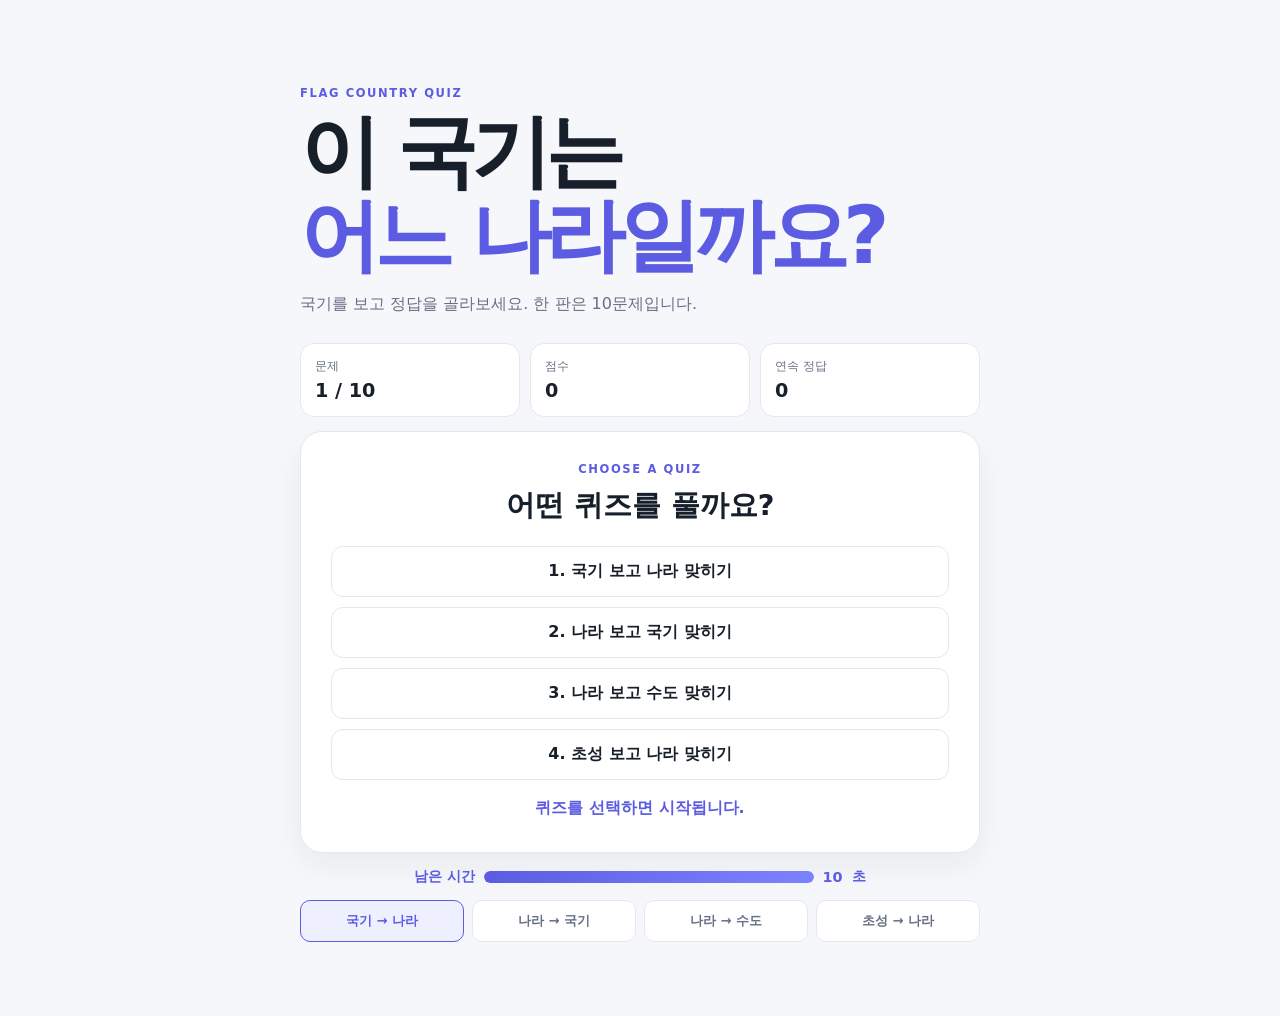
==== index.html @ f3cd793f "Add initial consonant country quiz" ====
<!doctype html>
<html lang="ko">
  <head>
    <meta charset="utf-8">
    <meta name="viewport" content="width=device-width, initial-scale=1">
    <meta name="description" content="국기를 보고 나라 이름을 맞히는 미니 퀴즈 게임">
    <title>Flag Quiz · 국기 나라 맞히기</title>
    <link rel="stylesheet" href="styles.css?v=4">
    <script type="module" src="script.js?v=4"></script>
  </head>
  <body>
    <main class="app-shell">
      <header class="hero">
        <p class="eyebrow">FLAG COUNTRY QUIZ</p>
        <h1>이 국기는<br><span>어느 나라일까요?</span></h1>
        <p>국기를 보고 정답을 골라보세요. 한 판은 10문제입니다.</p>
      </header>

      <section class="scoreboard" aria-label="게임 점수">
        <div><span>문제</span><strong id="question-number">1 / 10</strong></div>
        <div><span>점수</span><strong id="score">0</strong></div>
        <div><span>연속 정답</span><strong id="streak">0</strong></div>
      </section>

      <section id="start-screen" class="start-screen" aria-labelledby="start-title">
        <p class="eyebrow">CHOOSE A QUIZ</p>
        <h2 id="start-title">어떤 퀴즈를 풀까요?</h2>
        <div class="start-options">
          <button type="button" data-start-category="flag-country">1. 국기 보고 나라 맞히기</button>
          <button type="button" data-start-category="country-flag">2. 나라 보고 국기 맞히기</button>
          <button type="button" data-start-category="country-capital">3. 나라 보고 수도 맞히기</button>
          <button type="button" data-start-category="initial-country">4. 초성 보고 나라 맞히기</button>
        </div>
        <p id="start-message" class="start-message">퀴즈를 선택하면 시작됩니다.</p>
      </section>
      <div class="timer" aria-live="polite"><span>남은 시간</span><div class="timer-track" aria-hidden="true"><span id="timer-progress"></span></div><strong id="timer">10</strong><span>초</span></div>

      <nav class="category-tabs" aria-label="퀴즈 종류">
        <button class="category-tab active" type="button" data-category="flag-country">국기 → 나라</button>
        <button class="category-tab" type="button" data-category="country-flag">나라 → 국기</button>
        <button class="category-tab" type="button" data-category="country-capital">나라 → 수도</button>
        <button class="category-tab" type="button" data-category="initial-country">초성 → 나라</button>
      </nav>

      <section class="quiz-card" aria-labelledby="quiz-title">
        <h2 id="quiz-title" class="sr-only">국기 퀴즈</h2>
        <div id="flag" class="flag" role="img" aria-label="국기"></div>
        <p id="prompt" class="prompt">정답을 선택하세요</p>
        <div id="answers" class="answers"></div>
        <form id="text-answer-form" class="text-answer-form" hidden>
          <label class="sr-only" for="text-answer">나라 이름</label>
          <input id="text-answer" name="answer" type="text" autocomplete="off" inputmode="text" placeholder="나라 이름을 입력하세요" aria-describedby="text-answer-help">
          <button type="submit" class="next-button">정답 제출</button>
          <p id="text-answer-help">초성을 보고 나라 이름을 입력하세요.</p>
        </form>
        <p id="feedback" class="feedback" role="status" aria-live="polite"></p>
        <div class="voice-controls" aria-label="음성 기능"><span id="voice-status" role="status">문제를 읽고 있습니다…</span></div>
        <button id="next" class="next-button" type="button" hidden>다음 문제 →</button>
      </section>

      <section id="result" class="result-card" hidden aria-live="polite">
        <p class="eyebrow">QUIZ COMPLETE</p>
        <h2><span id="final-score">0</span> / 10</h2>
        <p id="result-message"></p>
        <button id="restart" class="next-button" type="button">다시 시작</button>
      </section>
    </main>
  </body>
</html>
---- styles.css ----
:root { --ink:#17202a; --muted:#667085; --paper:#f6f7fb; --card:#fff; --line:#e5e7ef; --accent:#5b5ce2; --good:#087443; --bad:#b42318; }
* { box-sizing:border-box; }
body { margin:0; min-height:100vh; color:var(--ink); background:var(--paper); font-family:system-ui,"Noto Sans KR",sans-serif; }
.app-shell { width:min(680px,calc(100% - 32px)); margin:0 auto; padding:32px 0 60px; }
.back-link { color:var(--muted); font-size:.85rem; text-decoration:none; } .back-link:hover { color:var(--ink); }
.hero { padding:54px 0 28px; } .eyebrow { margin:0 0 10px; color:var(--accent); font-size:.72rem; font-weight:800; letter-spacing:.14em; } h1 { margin:0 0 16px; font-size:clamp(2.8rem,8vw,5rem); line-height:1.05; letter-spacing:-.07em; } h1 span { color:var(--accent); } .hero p:last-child { margin:0; color:var(--muted); }
.scoreboard { display:grid; grid-template-columns:repeat(3,1fr); gap:10px; margin-bottom:14px; } .scoreboard div { padding:14px; border:1px solid var(--line); border-radius:14px; background:var(--card); } .scoreboard span,.scoreboard strong { display:block; } .scoreboard span { color:var(--muted); font-size:.75rem; } .scoreboard strong { margin-top:4px; font-size:1.2rem; }
.category-tabs { display:grid; grid-template-columns:repeat(4,1fr); gap:8px; margin-bottom:14px; } .category-tab { padding:11px 8px; border:1px solid var(--line); border-radius:10px; color:var(--muted); background:var(--card); cursor:pointer; font:inherit; font-size:.82rem; font-weight:700; } .category-tab.active { border-color:var(--accent); color:var(--accent); background:#eef0ff; }
.start-screen { padding:30px; margin-bottom:14px; border:1px solid var(--line); border-radius:22px; background:var(--card); text-align:center; box-shadow:0 12px 32px rgba(23,32,42,.06); } .start-screen h2 { margin:0 0 20px; font-size:1.8rem; } .start-options { display:grid; gap:10px; } .start-options button { padding:14px; border:1px solid var(--line); border-radius:12px; color:var(--ink); background:#fff; cursor:pointer; font:inherit; font-weight:700; } .start-options button:hover,.start-options button:focus-visible { border-color:var(--accent); outline:3px solid #eef0ff; } .start-message { min-height:24px; margin:18px 0 0; color:var(--accent); font-weight:700; }
.timer { display:flex; align-items:center; justify-content:center; gap:8px; margin:0 0 14px; color:var(--accent); font-size:.9rem; font-weight:700; } .timer-track { width:min(330px,55vw); height:12px; overflow:hidden; border-radius:999px; background:#e4e6f2; box-shadow:inset 0 1px 3px rgba(23,32,42,.12); } .timer-track span { display:block; width:100%; height:100%; border-radius:inherit; background:linear-gradient(90deg,#5b5ce2,#7c83ff); transition:width .9s linear,background .2s ease; } .timer strong { display:inline-grid; place-items:center; min-width:22px; color:var(--accent); } .timer.warning { color:var(--bad); } .timer.warning .timer-track span { background:linear-gradient(90deg,#f59e0b,#dc2626); } .timer.warning strong { color:var(--bad); }
.quiz-card,.result-card { padding:28px; border:1px solid var(--line); border-radius:22px; background:var(--card); box-shadow:0 12px 32px rgba(23,32,42,.06); text-align:center; } .flag { display:grid; place-items:center; width:100%; height:190px; margin-bottom:20px; border-radius:16px; background:#f1f2f7; line-height:1; } .flag img { display:block; width:280px; height:170px; object-fit:contain; border-radius:4px; box-shadow:0 8px 20px rgba(23,32,42,.12); } .flag[hidden] { display:none; } .prompt { min-height:28px; margin:0 0 18px; color:var(--muted); } .prompt strong { color:var(--ink); font-size:1.45rem; } .answers { display:grid; grid-template-columns:repeat(2,1fr); gap:10px; } .answer { min-height:52px; padding:10px 14px; border:1px solid var(--line); border-radius:12px; color:var(--ink); background:#fff; cursor:pointer; font:inherit; font-weight:700; } .answer:hover,.answer:focus-visible { border-color:var(--accent); outline:3px solid #eef0ff; } .answer:disabled { cursor:default; opacity:.7; } .answer.correct { border-color:var(--good); color:#fff; background:var(--good); } .answer.wrong { border-color:var(--bad); color:#fff; background:var(--bad); } .choice-number { display:inline-grid; place-items:center; width:24px; height:24px; margin-right:8px; border-radius:50%; color:#fff; background:var(--accent); font-size:.8rem; vertical-align:middle; } .answer-flag { display:block; width:150px; height:70px; margin:0 auto; object-fit:contain; } .answer-label { display:block; margin-top:8px; color:inherit; font-size:.85rem; font-weight:700; }
.feedback { min-height:24px; margin:18px 0 8px; font-weight:700; } .feedback.good { color:var(--good); } .feedback.bad { color:var(--bad); } .next-button { padding:12px 18px; border:0; border-radius:999px; color:#fff; background:var(--ink); cursor:pointer; font:inherit; font-weight:700; } .next-button:hover { background:var(--accent); } .result-card { margin-top:14px; } .result-card h2 { margin:0; font-size:4rem; letter-spacing:-.08em; } .result-card p:not(.eyebrow) { color:var(--muted); }
.text-answer-form { display:grid; gap:10px; max-width:420px; margin:0 auto; } .text-answer-form input { width:100%; padding:14px 16px; border:1px solid var(--line); border-radius:12px; color:var(--ink); background:#fff; font:inherit; font-size:1.05rem; text-align:center; } .text-answer-form input:focus { border-color:var(--accent); outline:3px solid #eef0ff; } .text-answer-form input:disabled { opacity:.7; } .text-answer-form .next-button { justify-self:center; } #text-answer-help { margin:0; color:var(--muted); font-size:.8rem; }
.voice-controls { display:none; align-items:center; justify-content:center; flex-wrap:wrap; gap:8px; margin:8px 0 16px; } .voice-controls button { padding:9px 12px; border:1px solid var(--line); border-radius:999px; color:var(--ink); background:#fff; cursor:pointer; font:inherit; font-size:.8rem; } .voice-controls button:disabled { opacity:.5; } #voice-status { color:var(--muted); font-size:.78rem; }
.sr-only { position:absolute; width:1px; height:1px; padding:0; margin:-1px; overflow:hidden; clip:rect(0,0,0,0); white-space:nowrap; border:0; }
@media (max-width:700px) { .voice-controls { display:flex; } }
@media (max-width:520px) { .app-shell { width:min(100% - 24px,680px); padding-top:20px; } .hero { padding:40px 0 24px; } .quiz-card,.result-card { padding:18px; } .flag { min-height:150px; } .answers { grid-template-columns:1fr; } .category-tabs { grid-template-columns:repeat(2,1fr); } }
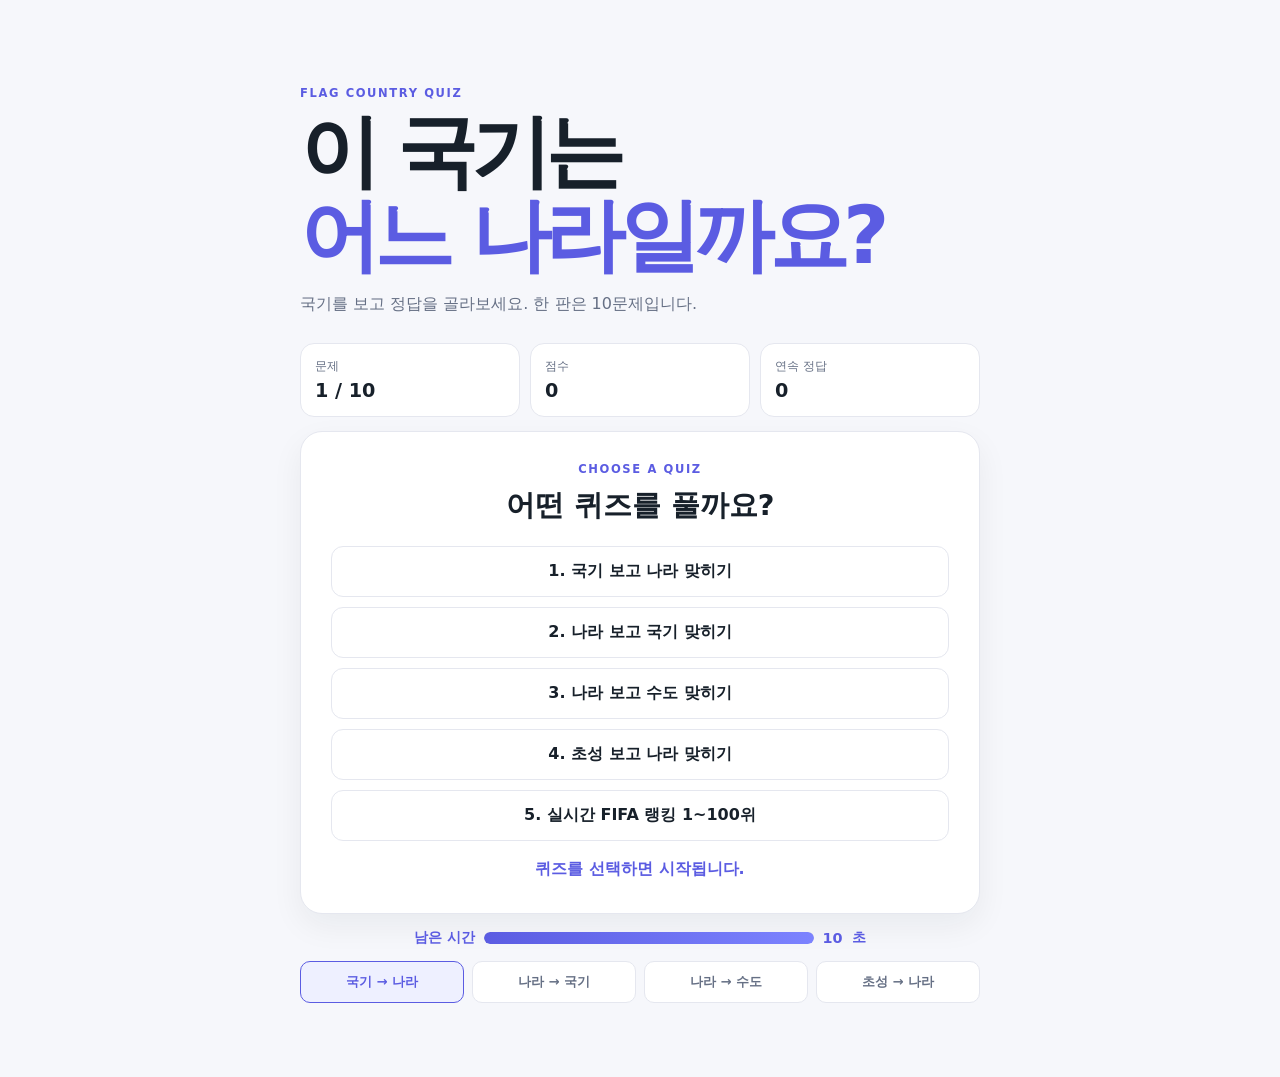
==== commit 88f3e549: "Add FIFA rankings page" ====
--- a/index.html
+++ b/index.html
@@ -5,8 +5,8 @@
     <meta name="viewport" content="width=device-width, initial-scale=1">
     <meta name="description" content="국기를 보고 나라 이름을 맞히는 미니 퀴즈 게임">
     <title>Flag Quiz · 국기 나라 맞히기</title>
-    <link rel="stylesheet" href="styles.css?v=4">
-    <script type="module" src="script.js?v=4"></script>
+    <link rel="stylesheet" href="styles.css?v=5">
+    <script type="module" src="script.js?v=5"></script>
   </head>
   <body>
     <main class="app-shell">
@@ -30,6 +30,7 @@
           <button type="button" data-start-category="country-flag">2. 나라 보고 국기 맞히기</button>
           <button type="button" data-start-category="country-capital">3. 나라 보고 수도 맞히기</button>
           <button type="button" data-start-category="initial-country">4. 초성 보고 나라 맞히기</button>
+          <a class="start-option-link" href="rankings.html">5. 실시간 FIFA 랭킹 1~100위</a>
         </div>
         <p id="start-message" class="start-message">퀴즈를 선택하면 시작됩니다.</p>
       </section>
--- a/styles.css
+++ b/styles.css
@@ -6,7 +6,7 @@
 .hero { padding:54px 0 28px; } .eyebrow { margin:0 0 10px; color:var(--accent); font-size:.72rem; font-weight:800; letter-spacing:.14em; } h1 { margin:0 0 16px; font-size:clamp(2.8rem,8vw,5rem); line-height:1.05; letter-spacing:-.07em; } h1 span { color:var(--accent); } .hero p:last-child { margin:0; color:var(--muted); }
 .scoreboard { display:grid; grid-template-columns:repeat(3,1fr); gap:10px; margin-bottom:14px; } .scoreboard div { padding:14px; border:1px solid var(--line); border-radius:14px; background:var(--card); } .scoreboard span,.scoreboard strong { display:block; } .scoreboard span { color:var(--muted); font-size:.75rem; } .scoreboard strong { margin-top:4px; font-size:1.2rem; }
 .category-tabs { display:grid; grid-template-columns:repeat(4,1fr); gap:8px; margin-bottom:14px; } .category-tab { padding:11px 8px; border:1px solid var(--line); border-radius:10px; color:var(--muted); background:var(--card); cursor:pointer; font:inherit; font-size:.82rem; font-weight:700; } .category-tab.active { border-color:var(--accent); color:var(--accent); background:#eef0ff; }
-.start-screen { padding:30px; margin-bottom:14px; border:1px solid var(--line); border-radius:22px; background:var(--card); text-align:center; box-shadow:0 12px 32px rgba(23,32,42,.06); } .start-screen h2 { margin:0 0 20px; font-size:1.8rem; } .start-options { display:grid; gap:10px; } .start-options button { padding:14px; border:1px solid var(--line); border-radius:12px; color:var(--ink); background:#fff; cursor:pointer; font:inherit; font-weight:700; } .start-options button:hover,.start-options button:focus-visible { border-color:var(--accent); outline:3px solid #eef0ff; } .start-message { min-height:24px; margin:18px 0 0; color:var(--accent); font-weight:700; }
+.start-screen { padding:30px; margin-bottom:14px; border:1px solid var(--line); border-radius:22px; background:var(--card); text-align:center; box-shadow:0 12px 32px rgba(23,32,42,.06); } .start-screen h2 { margin:0 0 20px; font-size:1.8rem; } .start-options { display:grid; gap:10px; } .start-options button,.start-option-link { display:block; padding:14px; border:1px solid var(--line); border-radius:12px; color:var(--ink); background:#fff; cursor:pointer; font:inherit; font-weight:700; text-decoration:none; } .start-options button:hover,.start-options button:focus-visible,.start-option-link:hover,.start-option-link:focus-visible { border-color:var(--accent); outline:3px solid #eef0ff; } .start-message { min-height:24px; margin:18px 0 0; color:var(--accent); font-weight:700; }
 .timer { display:flex; align-items:center; justify-content:center; gap:8px; margin:0 0 14px; color:var(--accent); font-size:.9rem; font-weight:700; } .timer-track { width:min(330px,55vw); height:12px; overflow:hidden; border-radius:999px; background:#e4e6f2; box-shadow:inset 0 1px 3px rgba(23,32,42,.12); } .timer-track span { display:block; width:100%; height:100%; border-radius:inherit; background:linear-gradient(90deg,#5b5ce2,#7c83ff); transition:width .9s linear,background .2s ease; } .timer strong { display:inline-grid; place-items:center; min-width:22px; color:var(--accent); } .timer.warning { color:var(--bad); } .timer.warning .timer-track span { background:linear-gradient(90deg,#f59e0b,#dc2626); } .timer.warning strong { color:var(--bad); }
 .quiz-card,.result-card { padding:28px; border:1px solid var(--line); border-radius:22px; background:var(--card); box-shadow:0 12px 32px rgba(23,32,42,.06); text-align:center; } .flag { display:grid; place-items:center; width:100%; height:190px; margin-bottom:20px; border-radius:16px; background:#f1f2f7; line-height:1; } .flag img { display:block; width:280px; height:170px; object-fit:contain; border-radius:4px; box-shadow:0 8px 20px rgba(23,32,42,.12); } .flag[hidden] { display:none; } .prompt { min-height:28px; margin:0 0 18px; color:var(--muted); } .prompt strong { color:var(--ink); font-size:1.45rem; } .answers { display:grid; grid-template-columns:repeat(2,1fr); gap:10px; } .answer { min-height:52px; padding:10px 14px; border:1px solid var(--line); border-radius:12px; color:var(--ink); background:#fff; cursor:pointer; font:inherit; font-weight:700; } .answer:hover,.answer:focus-visible { border-color:var(--accent); outline:3px solid #eef0ff; } .answer:disabled { cursor:default; opacity:.7; } .answer.correct { border-color:var(--good); color:#fff; background:var(--good); } .answer.wrong { border-color:var(--bad); color:#fff; background:var(--bad); } .choice-number { display:inline-grid; place-items:center; width:24px; height:24px; margin-right:8px; border-radius:50%; color:#fff; background:var(--accent); font-size:.8rem; vertical-align:middle; } .answer-flag { display:block; width:150px; height:70px; margin:0 auto; object-fit:contain; } .answer-label { display:block; margin-top:8px; color:inherit; font-size:.85rem; font-weight:700; }
 .feedback { min-height:24px; margin:18px 0 8px; font-weight:700; } .feedback.good { color:var(--good); } .feedback.bad { color:var(--bad); } .next-button { padding:12px 18px; border:0; border-radius:999px; color:#fff; background:var(--ink); cursor:pointer; font:inherit; font-weight:700; } .next-button:hover { background:var(--accent); } .result-card { margin-top:14px; } .result-card h2 { margin:0; font-size:4rem; letter-spacing:-.08em; } .result-card p:not(.eyebrow) { color:var(--muted); }
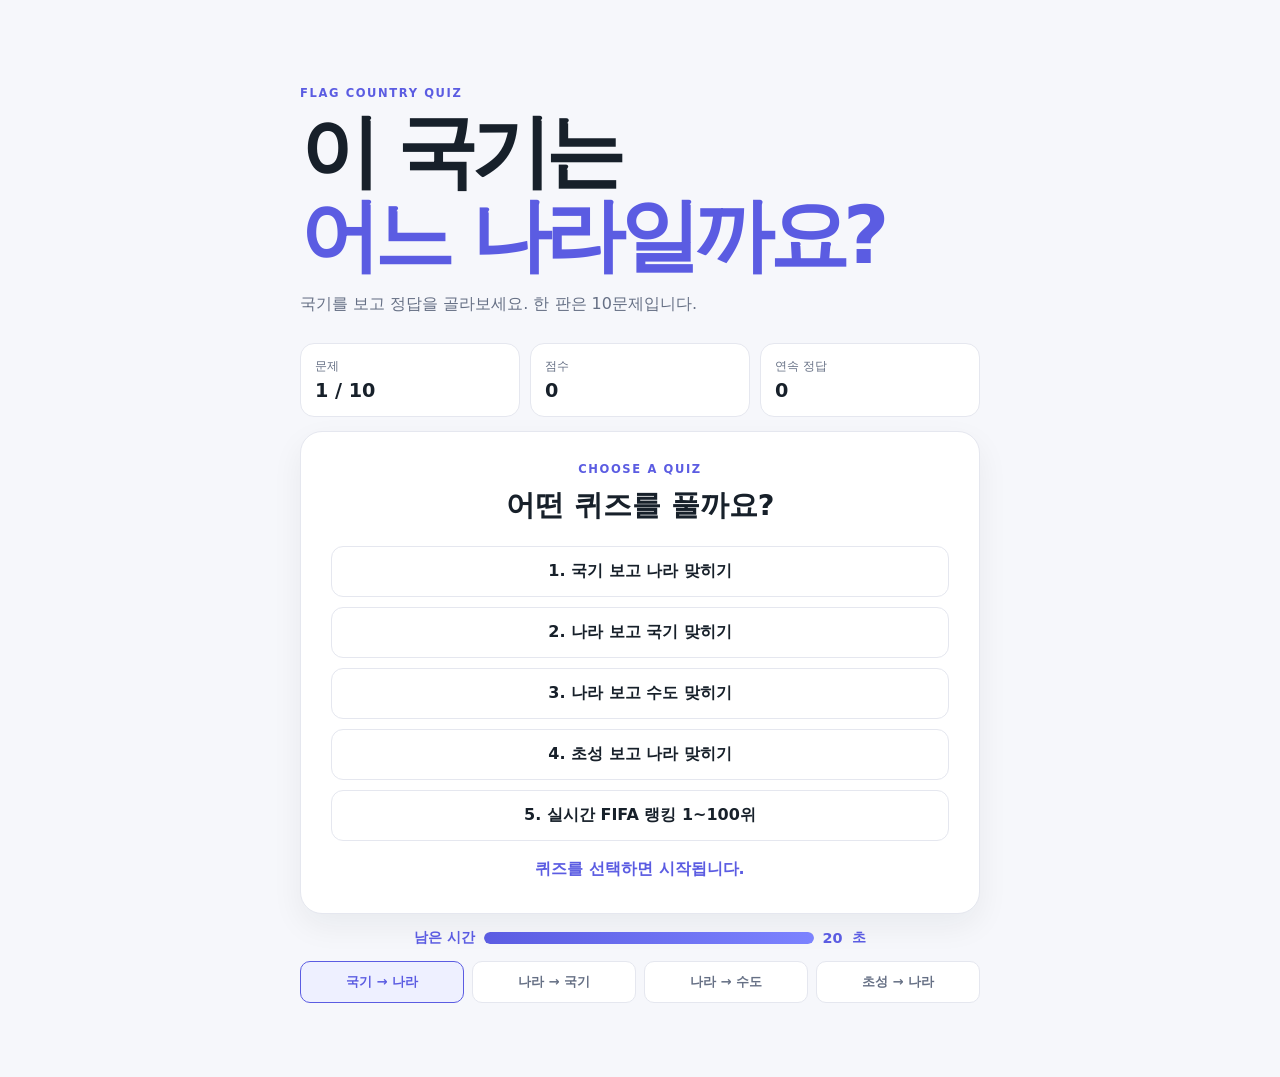
==== commit 11e44e8c: "Fix mobile voice input for initial country quiz" ====
--- a/index.html
+++ b/index.html
@@ -5,8 +5,8 @@
     <meta name="viewport" content="width=device-width, initial-scale=1">
     <meta name="description" content="국기를 보고 나라 이름을 맞히는 미니 퀴즈 게임">
     <title>Flag Quiz · 국기 나라 맞히기</title>
-    <link rel="stylesheet" href="styles.css?v=5">
-    <script type="module" src="script.js?v=5"></script>
+    <link rel="stylesheet" href="styles.css?v=6">
+    <script type="module" src="script.js?v=9"></script>
   </head>
   <body>
     <main class="app-shell">
@@ -34,7 +34,7 @@
         </div>
         <p id="start-message" class="start-message">퀴즈를 선택하면 시작됩니다.</p>
       </section>
-      <div class="timer" aria-live="polite"><span>남은 시간</span><div class="timer-track" aria-hidden="true"><span id="timer-progress"></span></div><strong id="timer">10</strong><span>초</span></div>
+      <div class="timer" aria-live="polite"><span>남은 시간</span><div class="timer-track" aria-hidden="true"><span id="timer-progress"></span></div><strong id="timer">20</strong><span>초</span></div>
 
       <nav class="category-tabs" aria-label="퀴즈 종류">
         <button class="category-tab active" type="button" data-category="flag-country">국기 → 나라</button>
@@ -55,7 +55,7 @@
           <p id="text-answer-help">초성을 보고 나라 이름을 입력하세요.</p>
         </form>
         <p id="feedback" class="feedback" role="status" aria-live="polite"></p>
-        <div class="voice-controls" aria-label="음성 기능"><span id="voice-status" role="status">문제를 읽고 있습니다…</span></div>
+        <div class="voice-controls" aria-label="음성 기능"><span id="voice-status" role="status">문제를 읽고 있습니다…</span><button id="voice-retry" type="button">🎙️ 음성으로 답하기</button></div>
         <button id="next" class="next-button" type="button" hidden>다음 문제 →</button>
       </section>
 
--- a/styles.css
+++ b/styles.css
@@ -11,7 +11,7 @@
 .quiz-card,.result-card { padding:28px; border:1px solid var(--line); border-radius:22px; background:var(--card); box-shadow:0 12px 32px rgba(23,32,42,.06); text-align:center; } .flag { display:grid; place-items:center; width:100%; height:190px; margin-bottom:20px; border-radius:16px; background:#f1f2f7; line-height:1; } .flag img { display:block; width:280px; height:170px; object-fit:contain; border-radius:4px; box-shadow:0 8px 20px rgba(23,32,42,.12); } .flag[hidden] { display:none; } .prompt { min-height:28px; margin:0 0 18px; color:var(--muted); } .prompt strong { color:var(--ink); font-size:1.45rem; } .answers { display:grid; grid-template-columns:repeat(2,1fr); gap:10px; } .answer { min-height:52px; padding:10px 14px; border:1px solid var(--line); border-radius:12px; color:var(--ink); background:#fff; cursor:pointer; font:inherit; font-weight:700; } .answer:hover,.answer:focus-visible { border-color:var(--accent); outline:3px solid #eef0ff; } .answer:disabled { cursor:default; opacity:.7; } .answer.correct { border-color:var(--good); color:#fff; background:var(--good); } .answer.wrong { border-color:var(--bad); color:#fff; background:var(--bad); } .choice-number { display:inline-grid; place-items:center; width:24px; height:24px; margin-right:8px; border-radius:50%; color:#fff; background:var(--accent); font-size:.8rem; vertical-align:middle; } .answer-flag { display:block; width:150px; height:70px; margin:0 auto; object-fit:contain; } .answer-label { display:block; margin-top:8px; color:inherit; font-size:.85rem; font-weight:700; }
 .feedback { min-height:24px; margin:18px 0 8px; font-weight:700; } .feedback.good { color:var(--good); } .feedback.bad { color:var(--bad); } .next-button { padding:12px 18px; border:0; border-radius:999px; color:#fff; background:var(--ink); cursor:pointer; font:inherit; font-weight:700; } .next-button:hover { background:var(--accent); } .result-card { margin-top:14px; } .result-card h2 { margin:0; font-size:4rem; letter-spacing:-.08em; } .result-card p:not(.eyebrow) { color:var(--muted); }
 .text-answer-form { display:grid; gap:10px; max-width:420px; margin:0 auto; } .text-answer-form input { width:100%; padding:14px 16px; border:1px solid var(--line); border-radius:12px; color:var(--ink); background:#fff; font:inherit; font-size:1.05rem; text-align:center; } .text-answer-form input:focus { border-color:var(--accent); outline:3px solid #eef0ff; } .text-answer-form input:disabled { opacity:.7; } .text-answer-form .next-button { justify-self:center; } #text-answer-help { margin:0; color:var(--muted); font-size:.8rem; }
-.voice-controls { display:none; align-items:center; justify-content:center; flex-wrap:wrap; gap:8px; margin:8px 0 16px; } .voice-controls button { padding:9px 12px; border:1px solid var(--line); border-radius:999px; color:var(--ink); background:#fff; cursor:pointer; font:inherit; font-size:.8rem; } .voice-controls button:disabled { opacity:.5; } #voice-status { color:var(--muted); font-size:.78rem; }
+.voice-controls { display:flex; align-items:center; justify-content:center; flex-wrap:wrap; gap:8px; margin:8px 0 16px; } .voice-controls button { padding:9px 12px; border:1px solid var(--line); border-radius:999px; color:var(--ink); background:#fff; cursor:pointer; font:inherit; font-size:.8rem; } .voice-controls button:disabled { opacity:.5; } #voice-status { color:var(--muted); font-size:.78rem; }
 .sr-only { position:absolute; width:1px; height:1px; padding:0; margin:-1px; overflow:hidden; clip:rect(0,0,0,0); white-space:nowrap; border:0; }
 @media (max-width:700px) { .voice-controls { display:flex; } }
 @media (max-width:520px) { .app-shell { width:min(100% - 24px,680px); padding-top:20px; } .hero { padding:40px 0 24px; } .quiz-card,.result-card { padding:18px; } .flag { min-height:150px; } .answers { grid-template-columns:1fr; } .category-tabs { grid-template-columns:repeat(2,1fr); } }
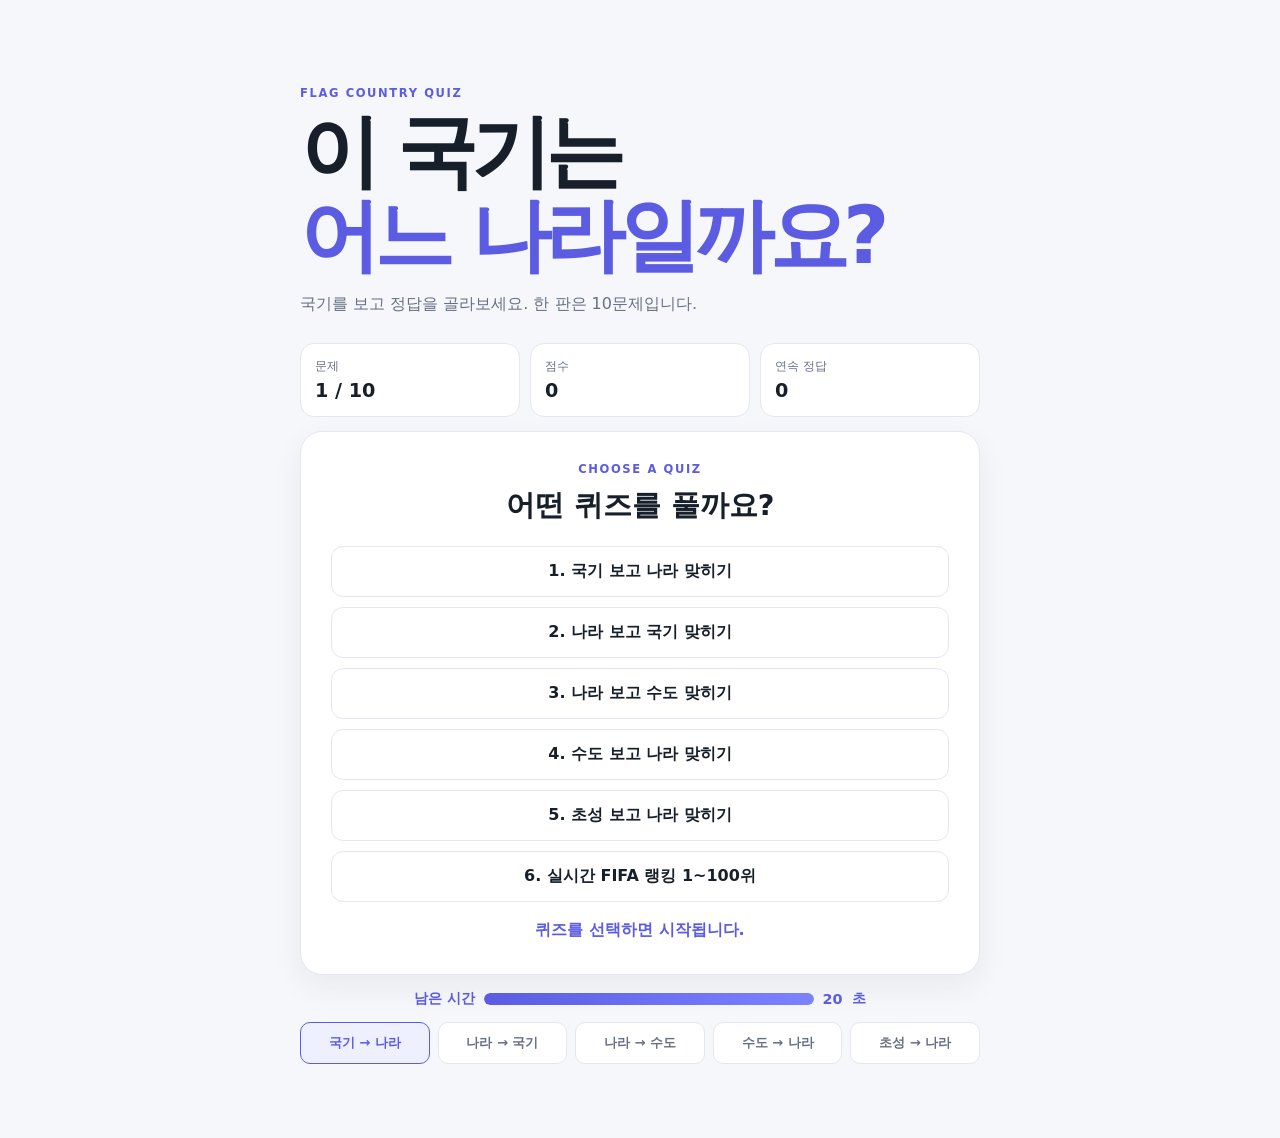
==== commit be99c28d: "Add capital to country quiz mode" ====
--- a/index.html
+++ b/index.html
@@ -5,8 +5,8 @@
     <meta name="viewport" content="width=device-width, initial-scale=1">
     <meta name="description" content="국기를 보고 나라 이름을 맞히는 미니 퀴즈 게임">
     <title>Flag Quiz · 국기 나라 맞히기</title>
-    <link rel="stylesheet" href="styles.css?v=6">
-    <script type="module" src="script.js?v=9"></script>
+    <link rel="stylesheet" href="styles.css?v=7">
+    <script type="module" src="script.js?v=11"></script>
   </head>
   <body>
     <main class="app-shell">
@@ -29,8 +29,9 @@
           <button type="button" data-start-category="flag-country">1. 국기 보고 나라 맞히기</button>
           <button type="button" data-start-category="country-flag">2. 나라 보고 국기 맞히기</button>
           <button type="button" data-start-category="country-capital">3. 나라 보고 수도 맞히기</button>
-          <button type="button" data-start-category="initial-country">4. 초성 보고 나라 맞히기</button>
-          <a class="start-option-link" href="rankings.html">5. 실시간 FIFA 랭킹 1~100위</a>
+          <button type="button" data-start-category="capital-country">4. 수도 보고 나라 맞히기</button>
+          <button type="button" data-start-category="initial-country">5. 초성 보고 나라 맞히기</button>
+          <a class="start-option-link" href="rankings.html">6. 실시간 FIFA 랭킹 1~100위</a>
         </div>
         <p id="start-message" class="start-message">퀴즈를 선택하면 시작됩니다.</p>
       </section>
@@ -40,6 +41,7 @@
         <button class="category-tab active" type="button" data-category="flag-country">국기 → 나라</button>
         <button class="category-tab" type="button" data-category="country-flag">나라 → 국기</button>
         <button class="category-tab" type="button" data-category="country-capital">나라 → 수도</button>
+          <button class="category-tab" type="button" data-category="capital-country">수도 → 나라</button>
         <button class="category-tab" type="button" data-category="initial-country">초성 → 나라</button>
       </nav>
 
@@ -48,12 +50,7 @@
         <div id="flag" class="flag" role="img" aria-label="국기"></div>
         <p id="prompt" class="prompt">정답을 선택하세요</p>
         <div id="answers" class="answers"></div>
-        <form id="text-answer-form" class="text-answer-form" hidden>
-          <label class="sr-only" for="text-answer">나라 이름</label>
-          <input id="text-answer" name="answer" type="text" autocomplete="off" inputmode="text" placeholder="나라 이름을 입력하세요" aria-describedby="text-answer-help">
-          <button type="submit" class="next-button">정답 제출</button>
-          <p id="text-answer-help">초성을 보고 나라 이름을 입력하세요.</p>
-        </form>
+        <div id="voice-answer" class="voice-answer" hidden><span>인식한 답</span><output id="recognized-answer">-</output></div>
         <p id="feedback" class="feedback" role="status" aria-live="polite"></p>
         <div class="voice-controls" aria-label="음성 기능"><span id="voice-status" role="status">문제를 읽고 있습니다…</span><button id="voice-retry" type="button">🎙️ 음성으로 답하기</button></div>
         <button id="next" class="next-button" type="button" hidden>다음 문제 →</button>
--- a/styles.css
+++ b/styles.css
@@ -5,12 +5,12 @@
 .back-link { color:var(--muted); font-size:.85rem; text-decoration:none; } .back-link:hover { color:var(--ink); }
 .hero { padding:54px 0 28px; } .eyebrow { margin:0 0 10px; color:var(--accent); font-size:.72rem; font-weight:800; letter-spacing:.14em; } h1 { margin:0 0 16px; font-size:clamp(2.8rem,8vw,5rem); line-height:1.05; letter-spacing:-.07em; } h1 span { color:var(--accent); } .hero p:last-child { margin:0; color:var(--muted); }
 .scoreboard { display:grid; grid-template-columns:repeat(3,1fr); gap:10px; margin-bottom:14px; } .scoreboard div { padding:14px; border:1px solid var(--line); border-radius:14px; background:var(--card); } .scoreboard span,.scoreboard strong { display:block; } .scoreboard span { color:var(--muted); font-size:.75rem; } .scoreboard strong { margin-top:4px; font-size:1.2rem; }
-.category-tabs { display:grid; grid-template-columns:repeat(4,1fr); gap:8px; margin-bottom:14px; } .category-tab { padding:11px 8px; border:1px solid var(--line); border-radius:10px; color:var(--muted); background:var(--card); cursor:pointer; font:inherit; font-size:.82rem; font-weight:700; } .category-tab.active { border-color:var(--accent); color:var(--accent); background:#eef0ff; }
+.category-tabs { display:grid; grid-template-columns:repeat(5,1fr); gap:8px; margin-bottom:14px; } .category-tab { padding:11px 8px; border:1px solid var(--line); border-radius:10px; color:var(--muted); background:var(--card); cursor:pointer; font:inherit; font-size:.82rem; font-weight:700; } .category-tab.active { border-color:var(--accent); color:var(--accent); background:#eef0ff; }
 .start-screen { padding:30px; margin-bottom:14px; border:1px solid var(--line); border-radius:22px; background:var(--card); text-align:center; box-shadow:0 12px 32px rgba(23,32,42,.06); } .start-screen h2 { margin:0 0 20px; font-size:1.8rem; } .start-options { display:grid; gap:10px; } .start-options button,.start-option-link { display:block; padding:14px; border:1px solid var(--line); border-radius:12px; color:var(--ink); background:#fff; cursor:pointer; font:inherit; font-weight:700; text-decoration:none; } .start-options button:hover,.start-options button:focus-visible,.start-option-link:hover,.start-option-link:focus-visible { border-color:var(--accent); outline:3px solid #eef0ff; } .start-message { min-height:24px; margin:18px 0 0; color:var(--accent); font-weight:700; }
 .timer { display:flex; align-items:center; justify-content:center; gap:8px; margin:0 0 14px; color:var(--accent); font-size:.9rem; font-weight:700; } .timer-track { width:min(330px,55vw); height:12px; overflow:hidden; border-radius:999px; background:#e4e6f2; box-shadow:inset 0 1px 3px rgba(23,32,42,.12); } .timer-track span { display:block; width:100%; height:100%; border-radius:inherit; background:linear-gradient(90deg,#5b5ce2,#7c83ff); transition:width .9s linear,background .2s ease; } .timer strong { display:inline-grid; place-items:center; min-width:22px; color:var(--accent); } .timer.warning { color:var(--bad); } .timer.warning .timer-track span { background:linear-gradient(90deg,#f59e0b,#dc2626); } .timer.warning strong { color:var(--bad); }
 .quiz-card,.result-card { padding:28px; border:1px solid var(--line); border-radius:22px; background:var(--card); box-shadow:0 12px 32px rgba(23,32,42,.06); text-align:center; } .flag { display:grid; place-items:center; width:100%; height:190px; margin-bottom:20px; border-radius:16px; background:#f1f2f7; line-height:1; } .flag img { display:block; width:280px; height:170px; object-fit:contain; border-radius:4px; box-shadow:0 8px 20px rgba(23,32,42,.12); } .flag[hidden] { display:none; } .prompt { min-height:28px; margin:0 0 18px; color:var(--muted); } .prompt strong { color:var(--ink); font-size:1.45rem; } .answers { display:grid; grid-template-columns:repeat(2,1fr); gap:10px; } .answer { min-height:52px; padding:10px 14px; border:1px solid var(--line); border-radius:12px; color:var(--ink); background:#fff; cursor:pointer; font:inherit; font-weight:700; } .answer:hover,.answer:focus-visible { border-color:var(--accent); outline:3px solid #eef0ff; } .answer:disabled { cursor:default; opacity:.7; } .answer.correct { border-color:var(--good); color:#fff; background:var(--good); } .answer.wrong { border-color:var(--bad); color:#fff; background:var(--bad); } .choice-number { display:inline-grid; place-items:center; width:24px; height:24px; margin-right:8px; border-radius:50%; color:#fff; background:var(--accent); font-size:.8rem; vertical-align:middle; } .answer-flag { display:block; width:150px; height:70px; margin:0 auto; object-fit:contain; } .answer-label { display:block; margin-top:8px; color:inherit; font-size:.85rem; font-weight:700; }
 .feedback { min-height:24px; margin:18px 0 8px; font-weight:700; } .feedback.good { color:var(--good); } .feedback.bad { color:var(--bad); } .next-button { padding:12px 18px; border:0; border-radius:999px; color:#fff; background:var(--ink); cursor:pointer; font:inherit; font-weight:700; } .next-button:hover { background:var(--accent); } .result-card { margin-top:14px; } .result-card h2 { margin:0; font-size:4rem; letter-spacing:-.08em; } .result-card p:not(.eyebrow) { color:var(--muted); }
-.text-answer-form { display:grid; gap:10px; max-width:420px; margin:0 auto; } .text-answer-form input { width:100%; padding:14px 16px; border:1px solid var(--line); border-radius:12px; color:var(--ink); background:#fff; font:inherit; font-size:1.05rem; text-align:center; } .text-answer-form input:focus { border-color:var(--accent); outline:3px solid #eef0ff; } .text-answer-form input:disabled { opacity:.7; } .text-answer-form .next-button { justify-self:center; } #text-answer-help { margin:0; color:var(--muted); font-size:.8rem; }
+.voice-answer { display:grid; gap:4px; max-width:420px; margin:0 auto 14px; color:var(--muted); font-size:.8rem; } .voice-answer output { min-height:24px; padding:10px 14px; border:1px solid var(--line); border-radius:12px; color:var(--ink); background:#fff; font-size:1.05rem; font-weight:700; }
 .voice-controls { display:flex; align-items:center; justify-content:center; flex-wrap:wrap; gap:8px; margin:8px 0 16px; } .voice-controls button { padding:9px 12px; border:1px solid var(--line); border-radius:999px; color:var(--ink); background:#fff; cursor:pointer; font:inherit; font-size:.8rem; } .voice-controls button:disabled { opacity:.5; } #voice-status { color:var(--muted); font-size:.78rem; }
 .sr-only { position:absolute; width:1px; height:1px; padding:0; margin:-1px; overflow:hidden; clip:rect(0,0,0,0); white-space:nowrap; border:0; }
 @media (max-width:700px) { .voice-controls { display:flex; } }
